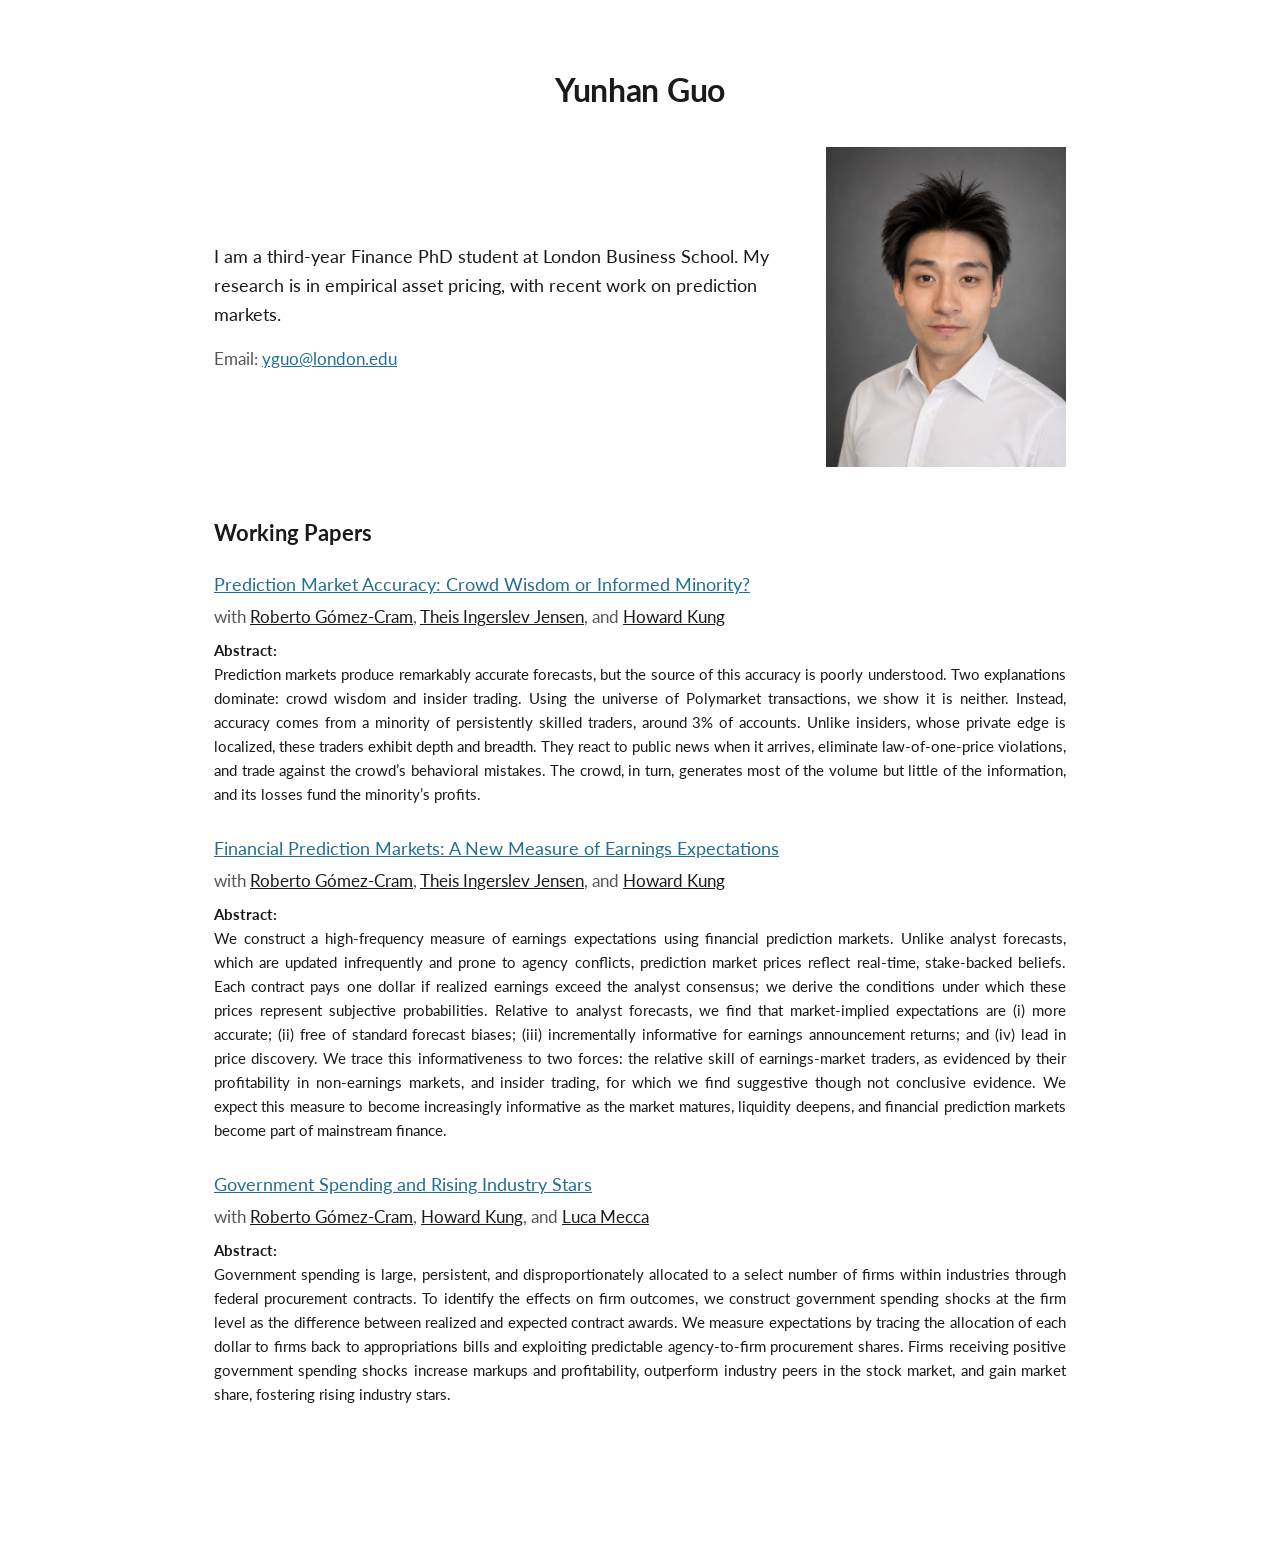
==== index.html @ acf0c059 "Initial personal website" ====
<!DOCTYPE html>
<html lang="en">
<head>
  <meta charset="utf-8">
  <meta name="viewport" content="width=device-width, initial-scale=1.0">
  <title>Yunhan Guo</title>
  <meta name="description" content="Yunhan Guo — Finance PhD student at London Business School. Empirical asset pricing, prediction markets.">
  <link rel="preconnect" href="https://fonts.googleapis.com">
  <link rel="preconnect" href="https://fonts.gstatic.com" crossorigin>
  <link rel="stylesheet" href="https://fonts.googleapis.com/css2?family=Lato:wght@300;400;700&display=swap">
  <link rel="stylesheet" href="style.css">
</head>
<body>
  <main>
    <header class="intro">
      <h1>Yunhan Guo</h1>
      <div class="intro-row">
        <div class="intro-text">
          <p class="lead">
            I am a third-year Finance PhD student at London Business School.
            My research is in empirical asset pricing, with recent work on
            prediction markets.
          </p>
          <p class="contact">
            Email: <a href="mailto:yguo@london.edu">yguo@london.edu</a>
          </p>
        </div>
        <img class="photo" src="headshot.png" alt="Yunhan Guo">
      </div>
    </header>

    <section id="working-papers">
      <h2>Working Papers</h2>

      <article class="paper">
        <h3 class="paper-title">
          <a href="https://papers.ssrn.com/sol3/papers.cfm?abstract_id=6617059">Prediction Market Accuracy: Crowd Wisdom or Informed Minority?</a>
        </h3>
        <p class="paper-meta">
          with <a href="https://www.rgomezcram.com/">Roberto Gómez-Cram</a>,
          <a href="https://www.tijensen.com/">Theis Ingerslev Jensen</a>, and
          <a href="https://sites.google.com/site/howardpkung1/">Howard Kung</a>
        </p>
<p class="paper-abstract"><strong>Abstract:</strong><br>Prediction markets produce remarkably accurate forecasts, but the source of this accuracy is poorly understood. Two explanations dominate: crowd wisdom and insider trading. Using the universe of Polymarket transactions, we show it is neither. Instead, accuracy comes from a minority of persistently skilled traders, around 3% of accounts. Unlike insiders, whose private edge is localized, these traders exhibit depth and breadth. They react to public news when it arrives, eliminate law-of-one-price violations, and trade against the crowd&rsquo;s behavioral mistakes. The crowd, in turn, generates most of the volume but little of the information, and its losses fund the minority&rsquo;s profits.</p>
      </article>

      <article class="paper">
        <h3 class="paper-title">
          <a href="https://papers.ssrn.com/sol3/papers.cfm?abstract_id=5933475">Financial Prediction Markets: A New Measure of Earnings Expectations</a>
        </h3>
        <p class="paper-meta">
          with <a href="https://www.rgomezcram.com/">Roberto Gómez-Cram</a>,
          <a href="https://www.tijensen.com/">Theis Ingerslev Jensen</a>, and
          <a href="https://sites.google.com/site/howardpkung1/">Howard Kung</a>
        </p>
<p class="paper-abstract"><strong>Abstract:</strong><br>We construct a high-frequency measure of earnings expectations using financial prediction markets. Unlike analyst forecasts, which are updated infrequently and prone to agency conflicts, prediction market prices reflect real-time, stake-backed beliefs. Each contract pays one dollar if realized earnings exceed the analyst consensus; we derive the conditions under which these prices represent subjective probabilities. Relative to analyst forecasts, we find that market-implied expectations are (i) more accurate; (ii) free of standard forecast biases; (iii) incrementally informative for earnings announcement returns; and (iv) lead in price discovery. We trace this informativeness to two forces: the relative skill of earnings-market traders, as evidenced by their profitability in non-earnings markets, and insider trading, for which we find suggestive though not conclusive evidence. We expect this measure to become increasingly informative as the market matures, liquidity deepens, and financial prediction markets become part of mainstream finance.</p>
      </article>

      <article class="paper">
        <h3 class="paper-title">
          <a href="https://papers.ssrn.com/sol3/papers.cfm?abstract_id=5148873">Government Spending and Rising Industry Stars</a>
        </h3>
        <p class="paper-meta">
          with <a href="https://www.rgomezcram.com/">Roberto Gómez-Cram</a>,
          <a href="https://sites.google.com/site/howardpkung1/">Howard Kung</a>, and
          <a href="https://www.lucamecca.com/">Luca Mecca</a>
        </p>
<p class="paper-abstract"><strong>Abstract:</strong><br>Government spending is large, persistent, and disproportionately allocated to a select number of firms within industries through federal procurement contracts. To identify the effects on firm outcomes, we construct government spending shocks at the firm level as the difference between realized and expected contract awards. We measure expectations by tracing the allocation of each dollar to firms back to appropriations bills and exploiting predictable agency-to-firm procurement shares. Firms receiving positive government spending shocks increase markups and profitability, outperform industry peers in the stock market, and gain market share, fostering rising industry stars.</p>
      </article>

    </section>
  </main>
</body>
</html>
---- style.css ----
/* Yunhan Guo — personal website
   Clean, minimalist single-column layout. */

:root {
  --text: #1a1a1a;
  --muted: #555;
  --link: #226e93;
  --maxwidth: 900px;
}

* { box-sizing: border-box; }

html { -webkit-text-size-adjust: 100%; }

body {
  margin: 0;
  color: var(--text);
  background: #fff;
  font-family: "Lato", Arial, Helvetica, sans-serif;
  font-size: 17px;
  line-height: 1.6;
}

main {
  max-width: var(--maxwidth);
  margin: 0 auto;
  padding: 64px 24px 96px;
}

a {
  color: var(--link);
  text-decoration: underline;
}

/* Coauthor links: black text, underlined */
.paper-meta a {
  color: var(--text);
}

/* Intro / header */
.intro { margin-bottom: 48px; }

.intro-row {
  display: flex;
  align-items: center;
  gap: 36px;
}

.intro-text { flex: 1; }
.intro-text .lead { margin-top: 0; }
.intro-text .contact { margin-bottom: 0; }

.photo {
  flex-shrink: 0;
  width: 240px;
  height: auto;
}

h1 {
  font-size: 32px;
  font-weight: 700;
  margin: 0 0 32px;
  letter-spacing: -0.01em;
  text-align: center;
}

.lead {
  font-size: 18px;
  margin: 0 0 16px;
}

.contact {
  color: var(--muted);
  margin: 0;
}

/* Sections */
section { margin-bottom: 48px; }

h2 {
  font-size: 22px;
  font-weight: 700;
  margin: 0 0 20px;
}

/* Papers */
.paper { margin-bottom: 28px; }

.paper-title {
  font-size: 18px;
  font-weight: 400;
  margin: 0 0 4px;
}

.paper-meta {
  color: var(--muted);
  margin: 0 0 8px;
}

.paper-abstract {
  margin: 0 0 8px;
  text-align: justify;
  font-size: 15px;
}

.paper-links {
  margin: 0;
  font-size: 15px;
}

/* Mobile */
@media (max-width: 600px) {
  main { padding: 40px 20px 64px; }
  h1 { font-size: 28px; }
  .intro-row {
    flex-direction: column-reverse;
    align-items: center;
    text-align: center;
  }
}
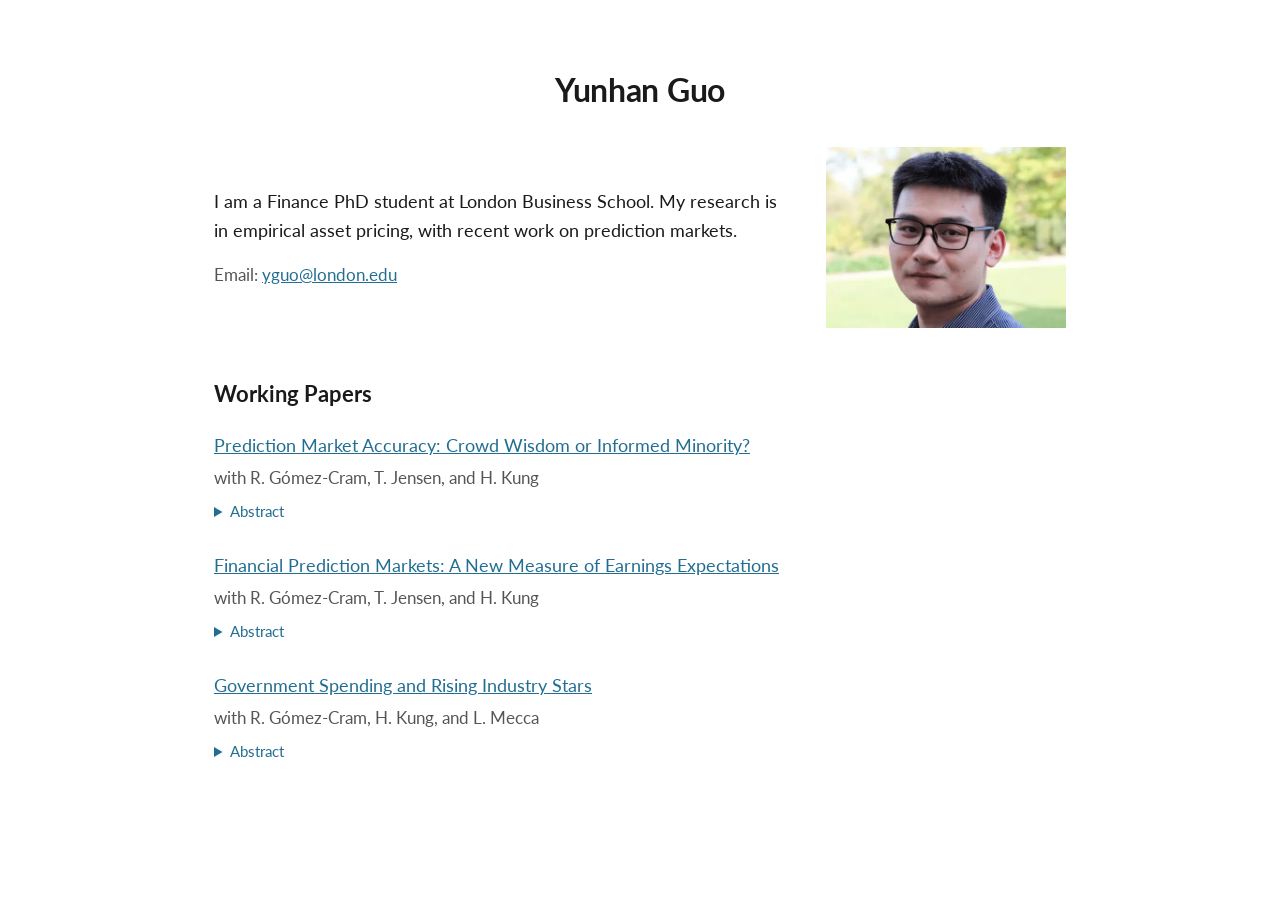
==== commit ba161d48: "Refine bio, shorten coauthor names, make abstracts collapsible" ====
--- a/index.html
+++ b/index.html
@@ -17,7 +17,7 @@
       <div class="intro-row">
         <div class="intro-text">
           <p class="lead">
-            I am a third-year Finance PhD student at London Business School.
+            I am a Finance PhD student at London Business School.
             My research is in empirical asset pricing, with recent work on
             prediction markets.
           </p>
@@ -36,36 +36,24 @@
         <h3 class="paper-title">
           <a href="https://papers.ssrn.com/sol3/papers.cfm?abstract_id=6617059">Prediction Market Accuracy: Crowd Wisdom or Informed Minority?</a>
         </h3>
-        <p class="paper-meta">
-          with <a href="https://www.rgomezcram.com/">Roberto Gómez-Cram</a>,
-          <a href="https://www.tijensen.com/">Theis Ingerslev Jensen</a>, and
-          <a href="https://sites.google.com/site/howardpkung1/">Howard Kung</a>
-        </p>
-<p class="paper-abstract"><strong>Abstract:</strong><br>Prediction markets produce remarkably accurate forecasts, but the source of this accuracy is poorly understood. Two explanations dominate: crowd wisdom and insider trading. Using the universe of Polymarket transactions, we show it is neither. Instead, accuracy comes from a minority of persistently skilled traders, around 3% of accounts. Unlike insiders, whose private edge is localized, these traders exhibit depth and breadth. They react to public news when it arrives, eliminate law-of-one-price violations, and trade against the crowd&rsquo;s behavioral mistakes. The crowd, in turn, generates most of the volume but little of the information, and its losses fund the minority&rsquo;s profits.</p>
+        <p class="paper-meta">with R. Gómez-Cram, T. Jensen, and H. Kung</p>
+<details class="paper-abstract"><summary>Abstract</summary><p>Prediction markets produce remarkably accurate forecasts, but the source of this accuracy is poorly understood. Two explanations dominate: crowd wisdom and insider trading. Using the universe of Polymarket transactions, we show it is neither. Instead, accuracy comes from a minority of persistently skilled traders, around 3% of accounts. Unlike insiders, whose private edge is localized, these traders exhibit depth and breadth. They react to public news when it arrives, eliminate law-of-one-price violations, and trade against the crowd&rsquo;s behavioral mistakes. The crowd, in turn, generates most of the volume but little of the information, and its losses fund the minority&rsquo;s profits.</p></details>
       </article>
 
       <article class="paper">
         <h3 class="paper-title">
           <a href="https://papers.ssrn.com/sol3/papers.cfm?abstract_id=5933475">Financial Prediction Markets: A New Measure of Earnings Expectations</a>
         </h3>
-        <p class="paper-meta">
-          with <a href="https://www.rgomezcram.com/">Roberto Gómez-Cram</a>,
-          <a href="https://www.tijensen.com/">Theis Ingerslev Jensen</a>, and
-          <a href="https://sites.google.com/site/howardpkung1/">Howard Kung</a>
-        </p>
-<p class="paper-abstract"><strong>Abstract:</strong><br>We construct a high-frequency measure of earnings expectations using financial prediction markets. Unlike analyst forecasts, which are updated infrequently and prone to agency conflicts, prediction market prices reflect real-time, stake-backed beliefs. Each contract pays one dollar if realized earnings exceed the analyst consensus; we derive the conditions under which these prices represent subjective probabilities. Relative to analyst forecasts, we find that market-implied expectations are (i) more accurate; (ii) free of standard forecast biases; (iii) incrementally informative for earnings announcement returns; and (iv) lead in price discovery. We trace this informativeness to two forces: the relative skill of earnings-market traders, as evidenced by their profitability in non-earnings markets, and insider trading, for which we find suggestive though not conclusive evidence. We expect this measure to become increasingly informative as the market matures, liquidity deepens, and financial prediction markets become part of mainstream finance.</p>
+        <p class="paper-meta">with R. Gómez-Cram, T. Jensen, and H. Kung</p>
+<details class="paper-abstract"><summary>Abstract</summary><p>We construct a high-frequency measure of earnings expectations using financial prediction markets. Unlike analyst forecasts, which are updated infrequently and prone to agency conflicts, prediction market prices reflect real-time, stake-backed beliefs. Each contract pays one dollar if realized earnings exceed the analyst consensus; we derive the conditions under which these prices represent subjective probabilities. Relative to analyst forecasts, we find that market-implied expectations are (i) more accurate; (ii) free of standard forecast biases; (iii) incrementally informative for earnings announcement returns; and (iv) lead in price discovery. We trace this informativeness to two forces: the relative skill of earnings-market traders, as evidenced by their profitability in non-earnings markets, and insider trading, for which we find suggestive though not conclusive evidence. We expect this measure to become increasingly informative as the market matures, liquidity deepens, and financial prediction markets become part of mainstream finance.</p></details>
       </article>
 
       <article class="paper">
         <h3 class="paper-title">
           <a href="https://papers.ssrn.com/sol3/papers.cfm?abstract_id=5148873">Government Spending and Rising Industry Stars</a>
         </h3>
-        <p class="paper-meta">
-          with <a href="https://www.rgomezcram.com/">Roberto Gómez-Cram</a>,
-          <a href="https://sites.google.com/site/howardpkung1/">Howard Kung</a>, and
-          <a href="https://www.lucamecca.com/">Luca Mecca</a>
-        </p>
-<p class="paper-abstract"><strong>Abstract:</strong><br>Government spending is large, persistent, and disproportionately allocated to a select number of firms within industries through federal procurement contracts. To identify the effects on firm outcomes, we construct government spending shocks at the firm level as the difference between realized and expected contract awards. We measure expectations by tracing the allocation of each dollar to firms back to appropriations bills and exploiting predictable agency-to-firm procurement shares. Firms receiving positive government spending shocks increase markups and profitability, outperform industry peers in the stock market, and gain market share, fostering rising industry stars.</p>
+        <p class="paper-meta">with R. Gómez-Cram, H. Kung, and L. Mecca</p>
+<details class="paper-abstract"><summary>Abstract</summary><p>Government spending is large, persistent, and disproportionately allocated to a select number of firms within industries through federal procurement contracts. To identify the effects on firm outcomes, we construct government spending shocks at the firm level as the difference between realized and expected contract awards. We measure expectations by tracing the allocation of each dollar to firms back to appropriations bills and exploiting predictable agency-to-firm procurement shares. Firms receiving positive government spending shocks increase markups and profitability, outperform industry peers in the stock market, and gain market share, fostering rising industry stars.</p></details>
       </article>
 
     </section>
--- a/style.css
+++ b/style.css
@@ -99,6 +99,21 @@
 
 .paper-abstract {
   margin: 0 0 8px;
+}
+
+.paper-abstract summary {
+  cursor: pointer;
+  color: var(--link);
+  font-size: 15px;
+  width: fit-content;
+}
+
+.paper-abstract summary:hover {
+  text-decoration: underline;
+}
+
+.paper-abstract p {
+  margin: 8px 0 0;
   text-align: justify;
   font-size: 15px;
 }
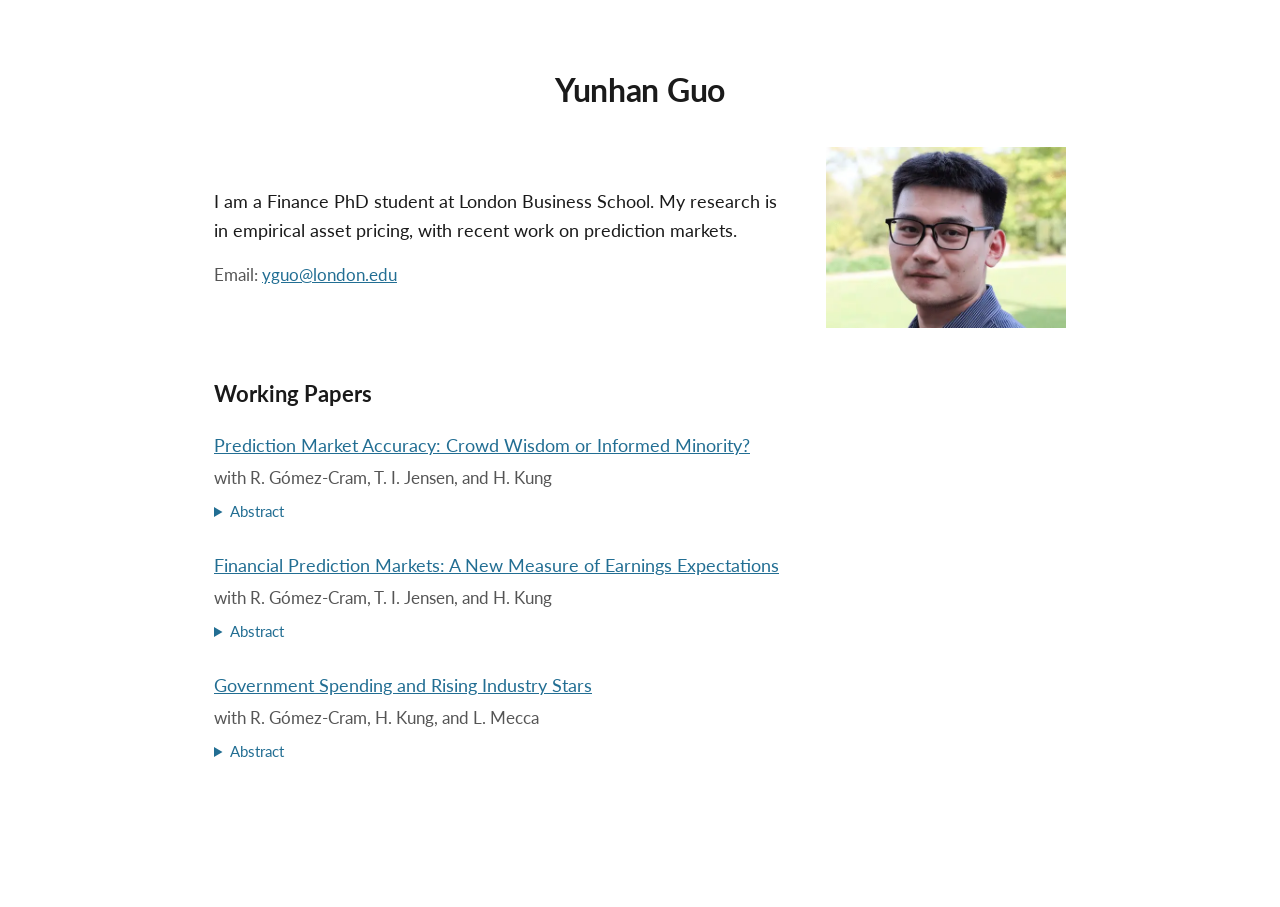
==== commit 9ebd142e: "Use T. I. Jensen for coauthor initials" ====
--- a/index.html
+++ b/index.html
@@ -36,7 +36,7 @@
         <h3 class="paper-title">
           <a href="https://papers.ssrn.com/sol3/papers.cfm?abstract_id=6617059">Prediction Market Accuracy: Crowd Wisdom or Informed Minority?</a>
         </h3>
-        <p class="paper-meta">with R. Gómez-Cram, T. Jensen, and H. Kung</p>
+        <p class="paper-meta">with R. Gómez-Cram, T. I. Jensen, and H. Kung</p>
 <details class="paper-abstract"><summary>Abstract</summary><p>Prediction markets produce remarkably accurate forecasts, but the source of this accuracy is poorly understood. Two explanations dominate: crowd wisdom and insider trading. Using the universe of Polymarket transactions, we show it is neither. Instead, accuracy comes from a minority of persistently skilled traders, around 3% of accounts. Unlike insiders, whose private edge is localized, these traders exhibit depth and breadth. They react to public news when it arrives, eliminate law-of-one-price violations, and trade against the crowd&rsquo;s behavioral mistakes. The crowd, in turn, generates most of the volume but little of the information, and its losses fund the minority&rsquo;s profits.</p></details>
       </article>
 
@@ -44,7 +44,7 @@
         <h3 class="paper-title">
           <a href="https://papers.ssrn.com/sol3/papers.cfm?abstract_id=5933475">Financial Prediction Markets: A New Measure of Earnings Expectations</a>
         </h3>
-        <p class="paper-meta">with R. Gómez-Cram, T. Jensen, and H. Kung</p>
+        <p class="paper-meta">with R. Gómez-Cram, T. I. Jensen, and H. Kung</p>
 <details class="paper-abstract"><summary>Abstract</summary><p>We construct a high-frequency measure of earnings expectations using financial prediction markets. Unlike analyst forecasts, which are updated infrequently and prone to agency conflicts, prediction market prices reflect real-time, stake-backed beliefs. Each contract pays one dollar if realized earnings exceed the analyst consensus; we derive the conditions under which these prices represent subjective probabilities. Relative to analyst forecasts, we find that market-implied expectations are (i) more accurate; (ii) free of standard forecast biases; (iii) incrementally informative for earnings announcement returns; and (iv) lead in price discovery. We trace this informativeness to two forces: the relative skill of earnings-market traders, as evidenced by their profitability in non-earnings markets, and insider trading, for which we find suggestive though not conclusive evidence. We expect this measure to become increasingly informative as the market matures, liquidity deepens, and financial prediction markets become part of mainstream finance.</p></details>
       </article>
 
